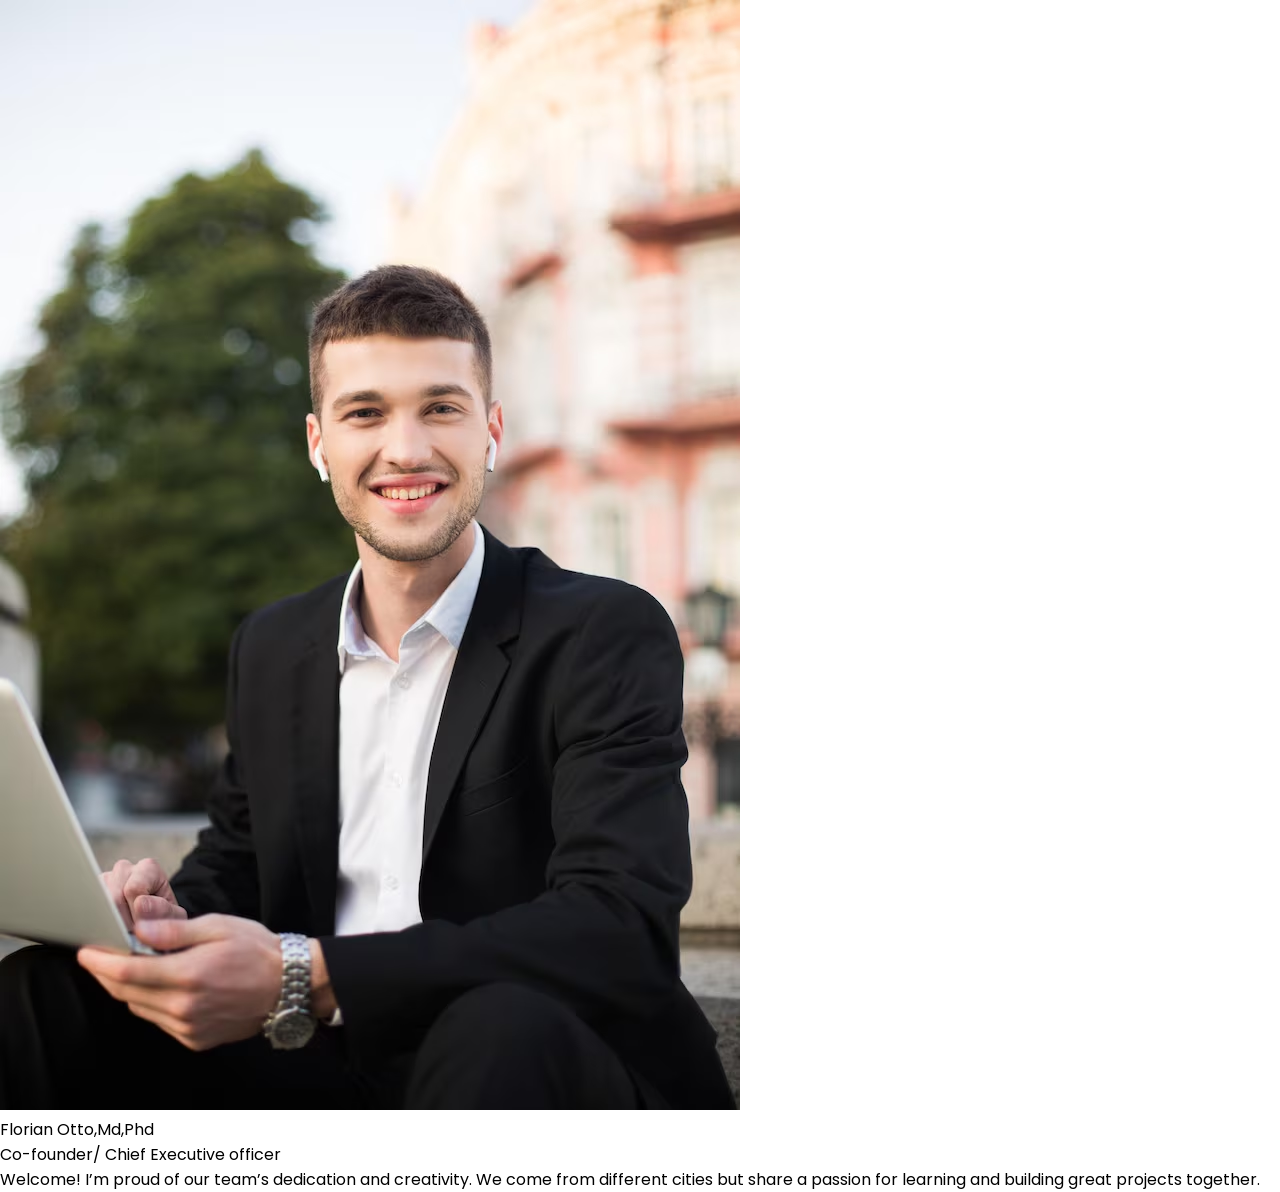
==== about_us/index.html @ 7fb00238 "Create New About us by theeban" ====
<!doctype html>
<html lang="en">
  <head>
    <meta charset="UTF-8" />
    <meta name="viewport" content="width=device-width, initial-scale=1.0" />
    <title>Document</title>
    <!-- font family -->
    <link rel="preconnect" href="https://fonts.googleapis.com" />
    <link rel="preconnect" href="https://fonts.gstatic.com" crossorigin />
    <link
      href="https://fonts.googleapis.com/css2?family=Poppins:ital,wght@0,100;0,200;0,300;0,400;0,500;0,600;0,700;0,800;0,900;1,100;1,200;1,300;1,400;1,500;1,600;1,700;1,800;1,900&display=swap"
      rel="stylesheet"
    />
    <link rel="stylesheet" href="style.css" />
  </head>
  <body>
    <nav></nav>
    <div class="center">

    </div>
    
    <div>
      <div>
        <img
          src="source/young-cheerful-man-classic-black-suit-white-shirt-with-wireless-earphones-happily-lookingin-camera-with-laptop-hands-while-spending-time-outdoor_574295-5776.avif"
          alt=""
        />
      </div>
      <div>
        <div class="ceoName">Florian Otto,Md,Phd</div>
        <div class="Position">Co-founder/ Chief Executive officer</div>

        <div class="ceo Message">
          Welcome! I’m proud of our team’s dedication and creativity. We come
          from different cities but share a passion for learning and building
          great projects together.
        </div>
      </div>
    </div>
  </body>
</html>
---- about_us/style.css ----
* {
  padding: 0;
  margin: 0;
  font-family: "Poppins", sans-serif;
  font-weight: 400;
  font-style: normal;
}

h1{
    display: flex;
    justify-content: center;
}
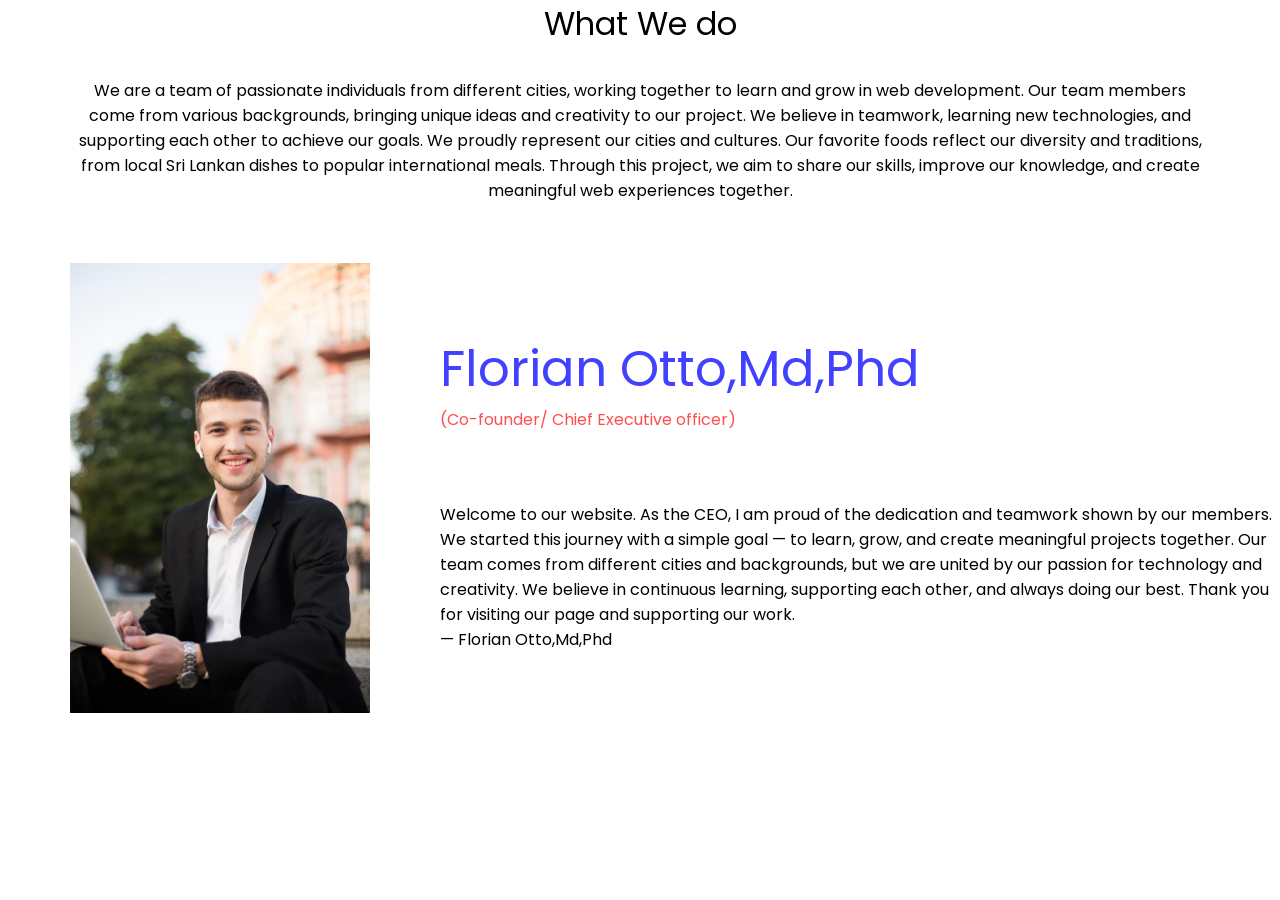
==== commit b2472534: "about us updating" ====
--- a/about_us/index.html
+++ b/about_us/index.html
@@ -16,10 +16,21 @@
   <body>
     <nav></nav>
     <div class="center">
+      <h1>What We do</h1>
+      <p>
+        We are a team of passionate individuals from different cities, working
+        together to learn and grow in web development. Our team members come
+        from various backgrounds, bringing unique ideas and creativity to our
+        project. We believe in teamwork, learning new technologies, and
+        supporting each other to achieve our goals. We proudly represent our
+        cities and cultures. Our favorite foods reflect our diversity and
+        traditions, from local Sri Lankan dishes to popular international meals.
+        Through this project, we aim to share our skills, improve our knowledge,
+        and create meaningful web experiences together.
+      </p>
+    </div>
 
-    </div>
-    
-    <div>
+    <div class="hero">
       <div>
         <img
           src="source/young-cheerful-man-classic-black-suit-white-shirt-with-wireless-earphones-happily-lookingin-camera-with-laptop-hands-while-spending-time-outdoor_574295-5776.avif"
@@ -28,12 +39,17 @@
       </div>
       <div>
         <div class="ceoName">Florian Otto,Md,Phd</div>
-        <div class="Position">Co-founder/ Chief Executive officer</div>
+        <div class="Position">(Co-founder/ Chief Executive officer)</div>
 
-        <div class="ceo Message">
-          Welcome! I’m proud of our team’s dedication and creativity. We come
-          from different cities but share a passion for learning and building
-          great projects together.
+        <div class="ceo_Message">
+          Welcome to our website. As the CEO, I am proud of the dedication and
+          teamwork shown by our members. We started this journey with a simple
+          goal — to learn, grow, and create meaningful projects together. Our
+          team comes from different cities and backgrounds, but we are united by
+          our passion for technology and creativity. We believe in continuous
+          learning, supporting each other, and always doing our best. Thank you
+          for visiting our page and supporting our work. 
+          <br>— Florian Otto,Md,Phd
         </div>
       </div>
     </div>
--- a/about_us/style.css
+++ b/about_us/style.css
@@ -11,4 +11,33 @@
     justify-content: center;
 }
 
+.center p{
+    padding: 30px 70px;
+    text-align: center;
+}
 
+img{
+    width: 300px;
+    padding: 30px 70px;
+}
+
+.hero{
+    display: flex;
+    justify-content: space-between;
+    align-items: center;
+}
+
+.ceoName{
+    color: rgb(65, 65, 255);
+    font-size:50px;
+    
+}
+
+.Position{
+    color: rgb(255, 78, 78);
+    margin-bottom: 70px;
+}
+
+.ceo_Message{
+
+}
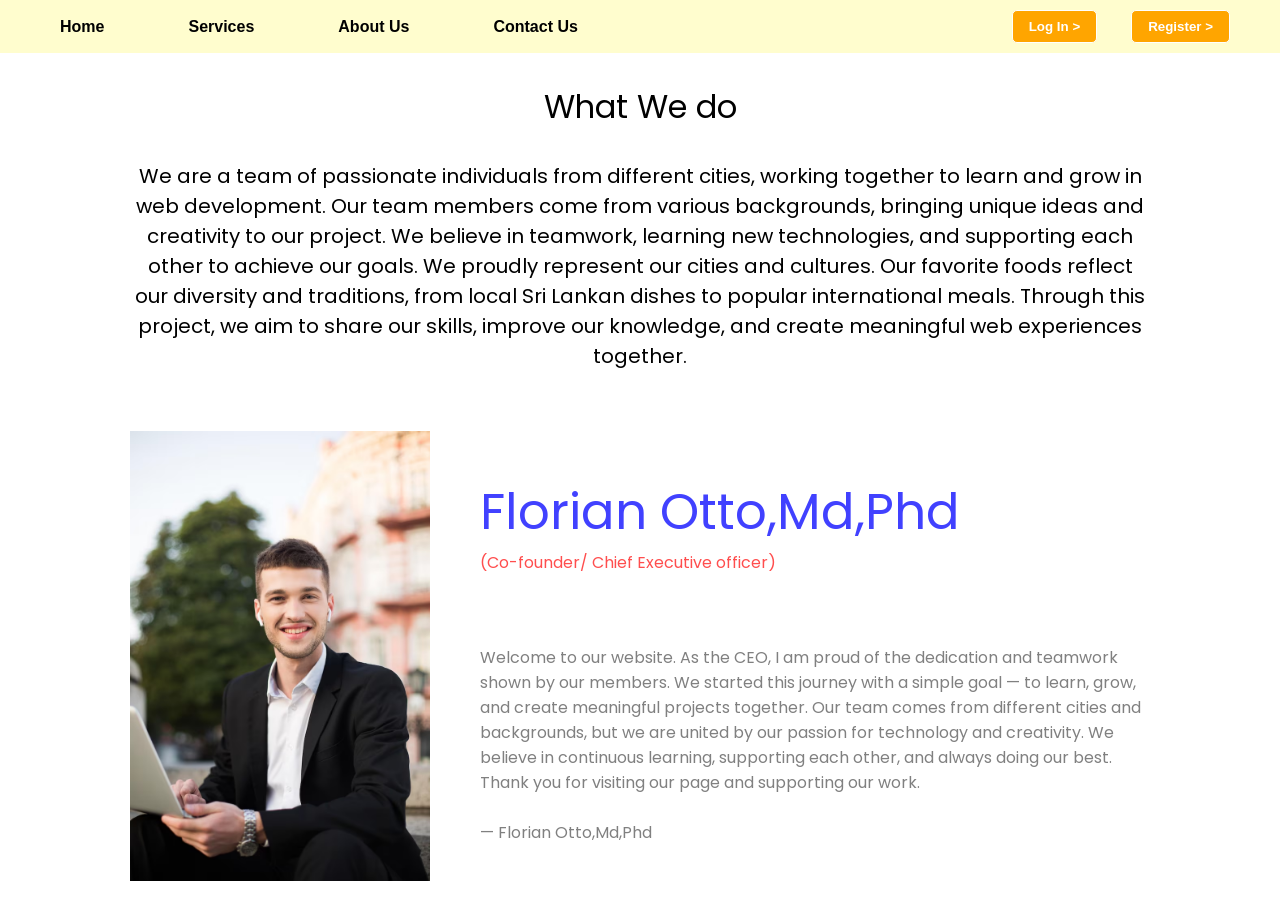
==== commit 46c51105: "Update about_us styles" ====
--- a/about_us/index.html
+++ b/about_us/index.html
@@ -14,7 +14,19 @@
     <link rel="stylesheet" href="style.css" />
   </head>
   <body>
-    <nav></nav>
+      <nav>
+        <div>
+            <a href="#">Home</a>
+            <a href="#">Services</a>
+            <a href="#">About Us</a>
+            <a href="#">Contact Us</a>
+        </div>
+
+        <div>
+            <button>Log In ></button>
+            <button>Register ></button>
+        </div>
+    </nav>
     <div class="center">
       <h1>What We do</h1>
       <p>
@@ -49,6 +61,7 @@
           our passion for technology and creativity. We believe in continuous
           learning, supporting each other, and always doing our best. Thank you
           for visiting our page and supporting our work. 
+          <br>
           <br>— Florian Otto,Md,Phd
         </div>
       </div>
--- a/about_us/style.css
+++ b/about_us/style.css
@@ -6,25 +6,67 @@
   font-style: normal;
 }
 
+nav {
+    display: flex;
+    align-items: center;
+    justify-content: space-between;
+    background-color: #fffdce;
+    color: black;
+    padding: 10px 20px;
+}
+
+
+nav a {
+    color: black;
+    text-decoration: none;
+    margin: 0 40px;
+    font-weight: 700;
+}
+
+nav a:hover {
+    color: orange;
+}
+
+
+nav button {
+    background-color:orange;
+    color: white;
+    border: 1px solid white;
+    padding: 8px 16px;
+    margin-right: 30px;
+    border-radius: 5px;
+    font-weight: bold;
+    cursor: pointer;
+}
+
+nav button:hover {
+    background-color: #fffdce;
+    color: black;
+    border: 1px solid black;
+}
+
 h1{
     display: flex;
     justify-content: center;
+    margin-top: 30px;
 }
 
 .center p{
-    padding: 30px 70px;
+    font-size: 20px;
+    padding: 30px 130px;
     text-align: center;
 }
 
 img{
     width: 300px;
-    padding: 30px 70px;
+   
 }
 
 .hero{
     display: flex;
     justify-content: space-between;
     align-items: center;
+    padding: 30px 130px;
 }
 
 .ceoName{
@@ -39,5 +81,9 @@
 }
 
 .ceo_Message{
+    color: gray;
 
 }
+.ceo_Message,.ceoName,.Position{
+    margin-left: 50px;
+}
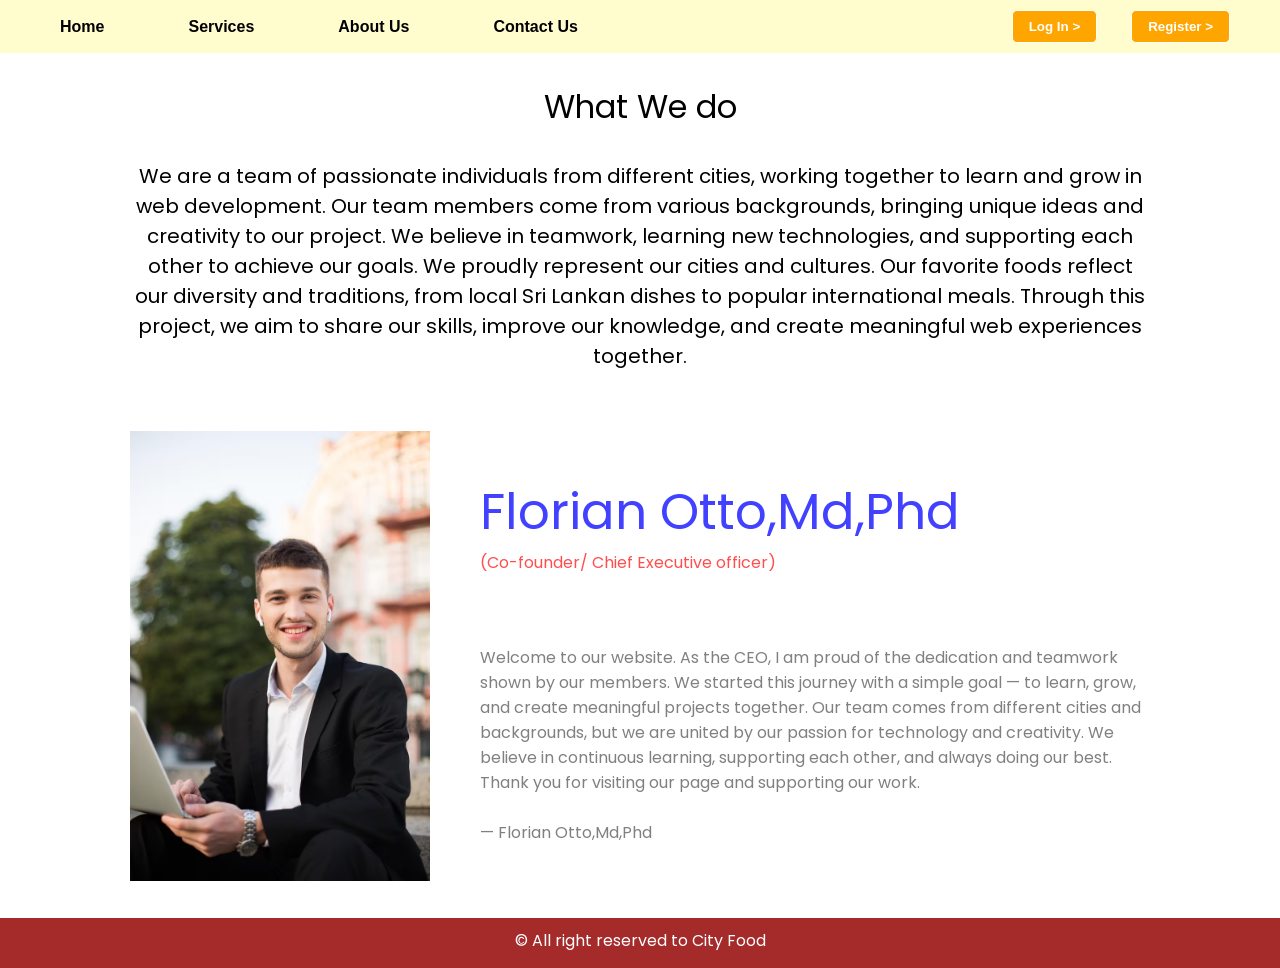
==== commit c6458079: "Update about_us styles" ====
--- a/about_us/index.html
+++ b/about_us/index.html
@@ -66,5 +66,11 @@
         </div>
       </div>
     </div>
+
+    <footer>
+        <div class="footer">
+            <p>&copy; All right reserved to City Food</p>
+        </div>
+    </footer>
   </body>
 </html>
--- a/about_us/style.css
+++ b/about_us/style.css
@@ -86,4 +86,15 @@
 }
 .ceo_Message,.ceoName,.Position{
     margin-left: 50px;
+}
+
+.footer{
+    background-color: brown;
+    height: 50px;
+}
+
+.footer p{
+    color: white;
+    text-align: center;
+    padding: 10px;
 }
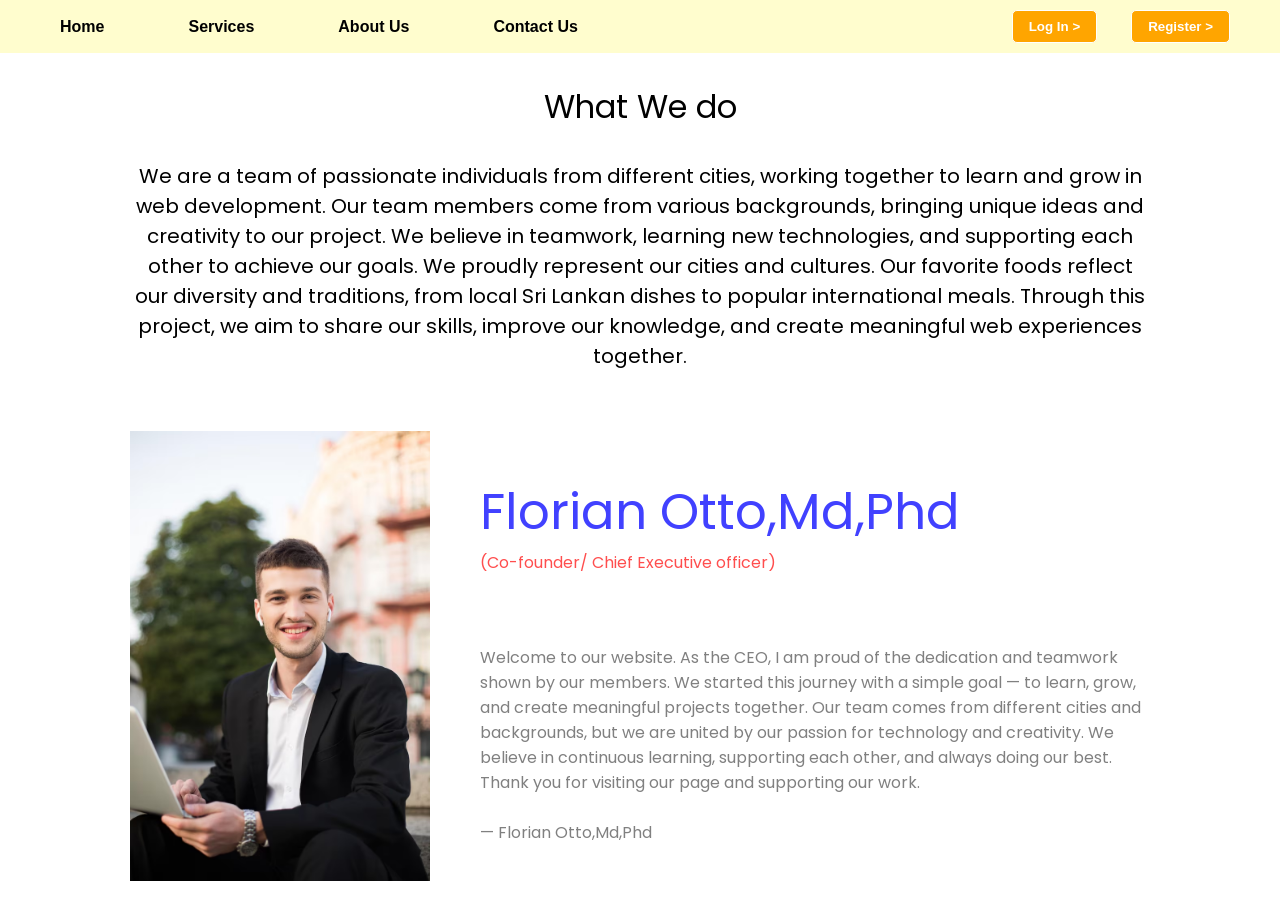
==== commit 9ce1e61b: "Merge branch 'development' of https://github.com/dsgkdgfdjsodjfodshfosdh/ACPT-web-1 into development" ====
--- a/about_us/index.html
+++ b/about_us/index.html
@@ -66,11 +66,5 @@
         </div>
       </div>
     </div>
-
-    <footer>
-        <div class="footer">
-            <p>&copy; All right reserved to City Food</p>
-        </div>
-    </footer>
   </body>
 </html>
--- a/about_us/style.css
+++ b/about_us/style.css
@@ -86,15 +86,4 @@
 }
 .ceo_Message,.ceoName,.Position{
     margin-left: 50px;
-}
-
-.footer{
-    background-color: brown;
-    height: 50px;
-}
-
-.footer p{
-    color: white;
-    text-align: center;
-    padding: 10px;
 }
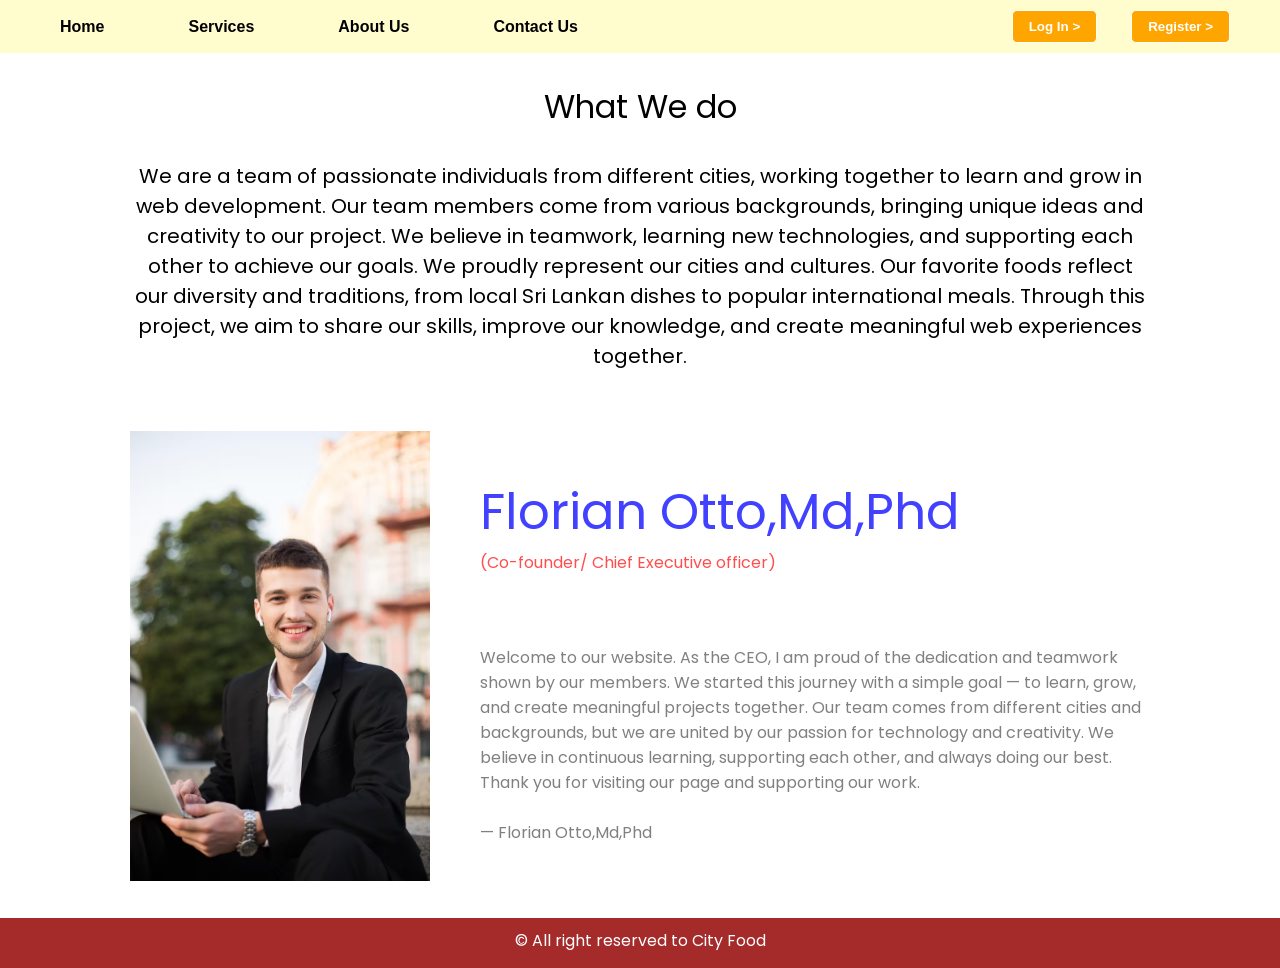
==== commit c3fa75bf: "Merge pull request #4 from dsgkdgfdjsodjfodshfosdh/feat/aboutUs Update about_us styles" ====
--- a/about_us/index.html
+++ b/about_us/index.html
@@ -66,5 +66,11 @@
         </div>
       </div>
     </div>
+
+    <footer>
+        <div class="footer">
+            <p>&copy; All right reserved to City Food</p>
+        </div>
+    </footer>
   </body>
 </html>
--- a/about_us/style.css
+++ b/about_us/style.css
@@ -86,4 +86,15 @@
 }
 .ceo_Message,.ceoName,.Position{
     margin-left: 50px;
+}
+
+.footer{
+    background-color: brown;
+    height: 50px;
+}
+
+.footer p{
+    color: white;
+    text-align: center;
+    padding: 10px;
 }
